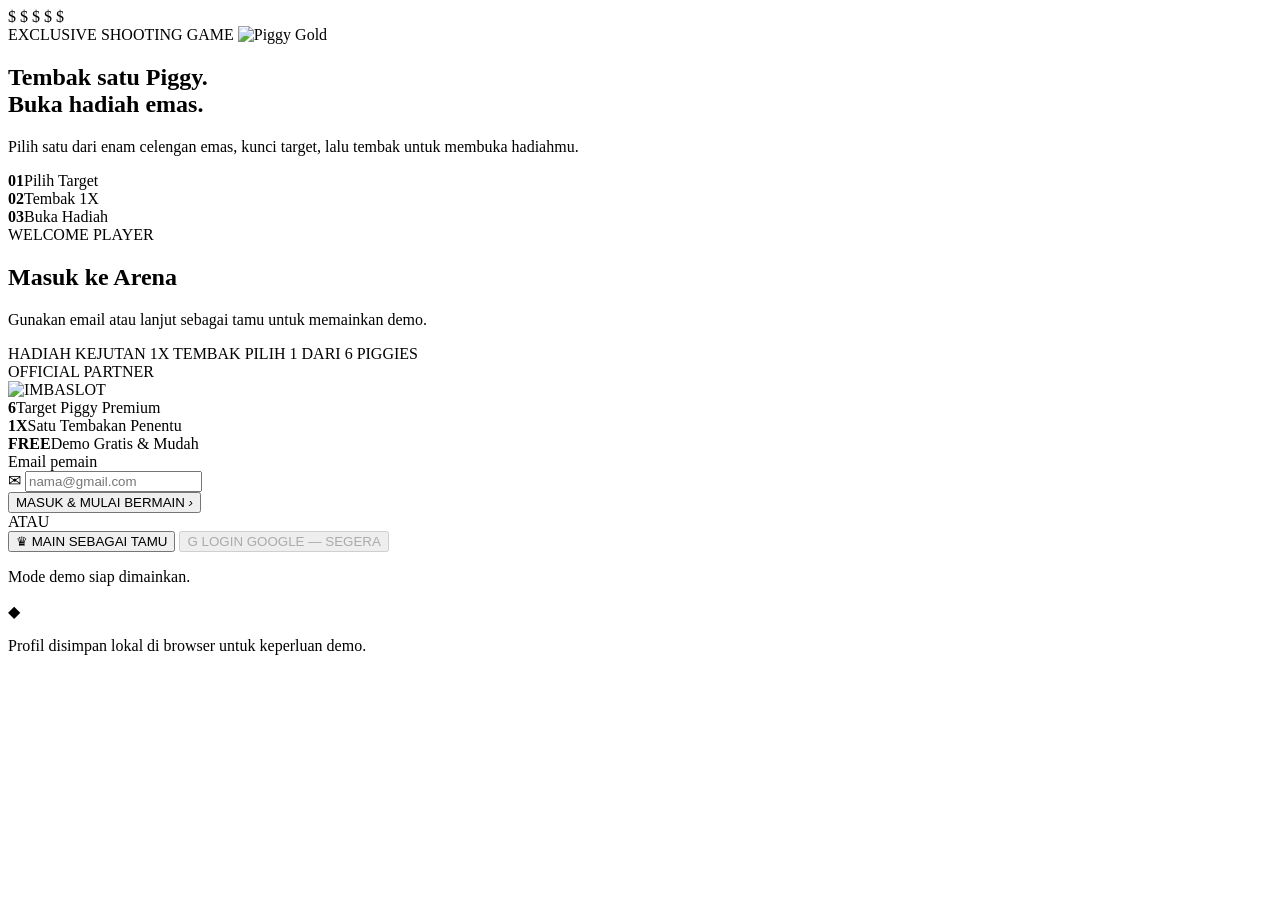
==== index.html @ 96f94c23 "Add files via upload" ====
<!doctype html>
<html lang="id">
<head>
  <meta charset="utf-8" />
  <meta name="viewport" content="width=device-width, initial-scale=1, viewport-fit=cover" />
  <meta name="theme-color" content="#650600" />
  <meta name="description" content="Piggy Gold Target — game tembak hadiah sederhana." />
  <title>Piggy Gold Target</title>
  <link rel="icon" href="assets/piggy-gold-logo.png" />
  <link rel="stylesheet" href="css/login.css?v=27" />
</head>
<body>
  <div class="luxury-bg" aria-hidden="true">
    <span class="glow glow-a"></span>
    <span class="glow glow-b"></span>
    <span class="coin coin-1">$</span>
    <span class="coin coin-2">$</span>
    <span class="coin coin-3">$</span>
    <span class="coin coin-4">$</span>
    <span class="coin coin-5">$</span>
    <span class="spark spark-1"></span>
    <span class="spark spark-2"></span>
    <span class="spark spark-3"></span>
  </div>

  <main class="login-shell">
    <section class="hero-panel" aria-label="Piggy Gold Target">
      <div class="hero-vignette"></div>
      <div class="hero-content">
        <span class="premium-badge">EXCLUSIVE SHOOTING GAME</span>
        <img class="hero-logo" src="assets/piggy-gold-logo.png" alt="Piggy Gold" />
        <h1>Tembak satu Piggy.<br /><span>Buka hadiah emas.</span></h1>
        <p>Pilih satu dari enam celengan emas, kunci target, lalu tembak untuk membuka hadiahmu.</p>

        <div class="hero-features" aria-label="Fitur permainan">
          <div><b>01</b><span>Pilih Target</span></div>
          <div><b>02</b><span>Tembak 1X</span></div>
          <div><b>03</b><span>Buka Hadiah</span></div>
        </div>
      </div>
    </section>

    <section class="login-card" aria-label="Form login">
      <div class="ornament ornament-top"></div>
      <div class="ornament ornament-bottom"></div>

      <div class="login-heading">
        <span class="small-title">WELCOME PLAYER</span>
        <h2>Masuk ke Arena</h2>
        <p>Gunakan email atau lanjut sebagai tamu untuk memainkan demo.</p>

        <div class="login-hook">
          <span class="hook-pill">HADIAH KEJUTAN</span>
          <span class="hook-pill">1X TEMBAK</span>
          <span class="hook-pill">PILIH 1 DARI 6 PIGGIES</span>
        </div>

        <div class="partner-brand" aria-label="Logo IMBASLOT">
          <span class="partner-label">OFFICIAL PARTNER</span>
          <div class="partner-logo-wrap">
            <img class="partner-logo" src="assets/imbaslot-logo.webp" alt="IMBASLOT" />
          </div>
        </div>

      <div class="player-attraction" aria-label="Keunggulan permainan">
        <div class="attraction-item"><b>6</b><span>Target Piggy Premium</span></div>
        <div class="attraction-item"><b>1X</b><span>Satu Tembakan Penentu</span></div>
        <div class="attraction-item"><b>FREE</b><span>Demo Gratis & Mudah</span></div>
      </div>

      <form id="loginForm" novalidate>
        <label for="emailInput">Email pemain</label>
        <div class="input-wrap">
          <span class="input-icon" aria-hidden="true">✉</span>
          <input id="emailInput" type="email" autocomplete="email" placeholder="nama@gmail.com" />
        </div>
        <button class="primary-button" type="submit">
          <span>MASUK &amp; MULAI BERMAIN</span>
          <i aria-hidden="true">›</i>
        </button>
      </form>

      <div class="separator"><span>ATAU</span></div>

      <button class="guest-button" id="guestBtn" type="button">
        <span class="guest-icon" aria-hidden="true">♛</span>
        MAIN SEBAGAI TAMU
      </button>

      <button class="google-button" id="googleBtn" type="button" disabled title="Aktif setelah konfigurasi Firebase diisi">
        <span class="google-mark">G</span>
        LOGIN GOOGLE — SEGERA
      </button>

      <div class="status-box">
        <span class="status-dot" aria-hidden="true"></span>
        <p class="status" id="statusText" role="status" aria-live="polite">Mode demo siap dimainkan.</p>
      </div>

      <div class="secure-note">
        <span aria-hidden="true">◆</span>
        <p>Profil disimpan lokal di browser untuk keperluan demo.</p>
      </div>
    </section>
  </main>

  <script src="js/login.js?v=27"></script>
</body>
</html>
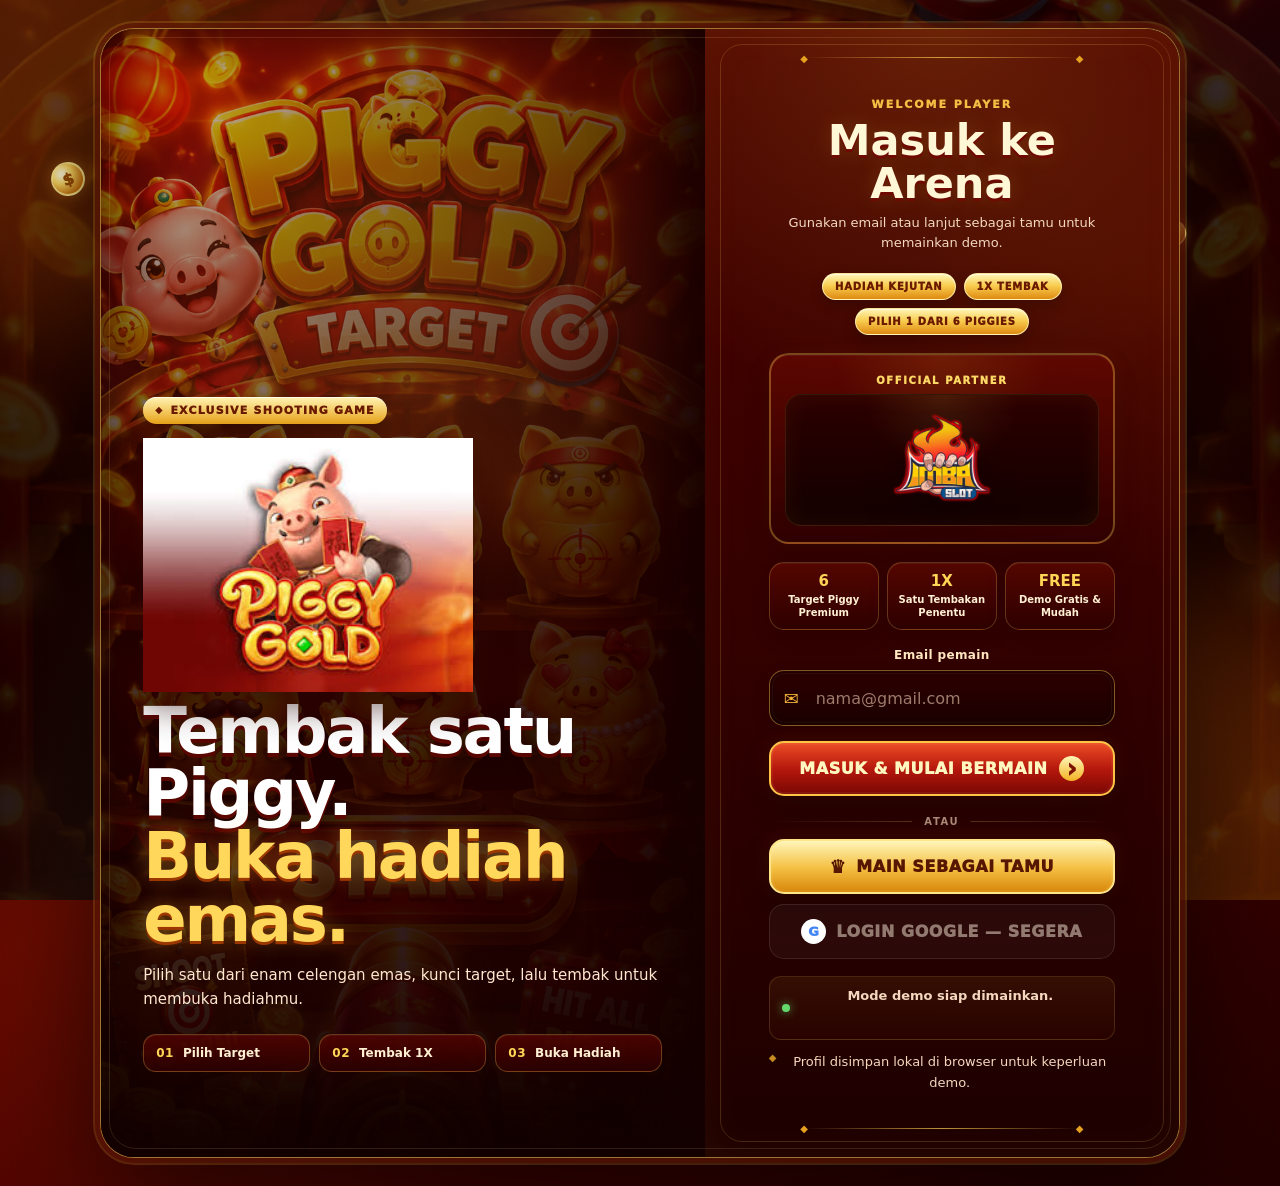
==== commit 25276e60: "Add files via upload" ====
--- a/index.html
+++ b/index.html
@@ -6,8 +6,8 @@
   <meta name="theme-color" content="#650600" />
   <meta name="description" content="Piggy Gold Target — game tembak hadiah sederhana." />
   <title>Piggy Gold Target</title>
-  <link rel="icon" href="assets/piggy-gold-logo.png" />
-  <link rel="stylesheet" href="css/login.css?v=27" />
+  <link rel="icon" href="piggy-gold-logo.png" />
+  <link rel="stylesheet" href="login.css?v=27" />
 </head>
 <body>
   <div class="luxury-bg" aria-hidden="true">
@@ -28,7 +28,7 @@
       <div class="hero-vignette"></div>
       <div class="hero-content">
         <span class="premium-badge">EXCLUSIVE SHOOTING GAME</span>
-        <img class="hero-logo" src="assets/piggy-gold-logo.png" alt="Piggy Gold" />
+        <img class="hero-logo" src="piggy-gold-logo.png" alt="Piggy Gold" />
         <h1>Tembak satu Piggy.<br /><span>Buka hadiah emas.</span></h1>
         <p>Pilih satu dari enam celengan emas, kunci target, lalu tembak untuk membuka hadiahmu.</p>
 
@@ -58,7 +58,7 @@
         <div class="partner-brand" aria-label="Logo IMBASLOT">
           <span class="partner-label">OFFICIAL PARTNER</span>
           <div class="partner-logo-wrap">
-            <img class="partner-logo" src="assets/imbaslot-logo.webp" alt="IMBASLOT" />
+            <img class="partner-logo" src="imbaslot-logo.webp" alt="IMBASLOT" />
           </div>
         </div>
 
@@ -104,6 +104,6 @@
     </section>
   </main>
 
-  <script src="js/login.js?v=27"></script>
+  <script src="login.js?v=27"></script>
 </body>
 </html>
--- a/login.css
+++ b/login.css
@@ -0,0 +1,660 @@
+:root {
+  font-family: Inter, ui-sans-serif, system-ui, -apple-system, BlinkMacSystemFont, "Segoe UI", sans-serif;
+  color-scheme: dark;
+  --gold-1: #fff2a4;
+  --gold-2: #ffd348;
+  --gold-3: #d77a05;
+  --red-1: #c82616;
+  --red-2: #7d0804;
+  --red-3: #360000;
+  --cream: #fff1c7;
+  --muted: #dbbca7;
+}
+
+* { box-sizing: border-box; }
+html, body { min-height: 100%; }
+body {
+  margin: 0;
+  min-height: 100svh;
+  display: grid;
+  place-items: center;
+  overflow-x: hidden;
+  padding: 28px;
+  color: #fff;
+  background:
+    radial-gradient(circle at 50% -10%, rgba(255,147,16,.22), transparent 34%),
+    radial-gradient(circle at 16% 76%, rgba(255,86,0,.15), transparent 28%),
+    linear-gradient(145deg, #160000 0%, #5c0500 46%, #220000 100%);
+}
+
+button, input { font: inherit; }
+button { -webkit-tap-highlight-color: transparent; touch-action: manipulation; }
+
+.luxury-bg {
+  position: fixed;
+  inset: 0;
+  overflow: hidden;
+  pointer-events: none;
+  background:
+    linear-gradient(rgba(30,0,0,.55), rgba(22,0,0,.78)),
+    url("start-screen.png") center/cover no-repeat;
+  filter: saturate(.95);
+}
+.luxury-bg::before {
+  content: "";
+  position: absolute;
+  inset: 0;
+  background:
+    linear-gradient(110deg, transparent 16%, rgba(255,223,134,.08) 31%, transparent 45%),
+    radial-gradient(circle at 50% 46%, transparent 0 24%, rgba(15,0,0,.6) 80%);
+  animation: backgroundSweep 8s ease-in-out infinite;
+}
+.glow {
+  position: absolute;
+  width: 38vw;
+  aspect-ratio: 1;
+  border-radius: 50%;
+  filter: blur(65px);
+  opacity: .25;
+  background: #ff6f00;
+  animation: glowBreath 4s ease-in-out infinite;
+}
+.glow-a { left: -12vw; top: -12vw; }
+.glow-b { right: -10vw; bottom: -14vw; animation-delay: -2s; }
+.coin {
+  position: absolute;
+  width: 34px;
+  aspect-ratio: 1;
+  display: grid;
+  place-items: center;
+  border-radius: 50%;
+  color: #9e4b00;
+  font-weight: 1000;
+  background: radial-gradient(circle at 34% 28%, #fff7c9 0 8%, #ffd75a 34%, #c96a00 78%);
+  border: 2px solid rgba(255,235,143,.85);
+  box-shadow: 0 0 18px rgba(255,178,39,.4);
+  animation: coinFloat 6s ease-in-out infinite;
+}
+.coin-1 { left: 4%; top: 18%; transform: rotate(-18deg); }
+.coin-2 { right: 7%; top: 24%; animation-delay: -1.4s; transform: rotate(20deg) scale(.78); }
+.coin-3 { left: 12%; bottom: 12%; animation-delay: -2.7s; transform: rotate(38deg) scale(1.15); }
+.coin-4 { right: 16%; bottom: 8%; animation-delay: -3.8s; transform: rotate(-27deg) scale(.88); }
+.coin-5 { left: 48%; top: 7%; animation-delay: -4.7s; transform: scale(.68); }
+.spark {
+  position: absolute;
+  width: 8px;
+  aspect-ratio: 1;
+  border-radius: 50%;
+  background: #fff0a4;
+  box-shadow: 0 0 18px #ffbd2f;
+  animation: sparkBlink 2.4s ease-in-out infinite;
+}
+.spark-1 { left: 18%; top: 38%; }
+.spark-2 { right: 21%; top: 62%; animation-delay: -.8s; }
+.spark-3 { left: 44%; bottom: 12%; animation-delay: -1.6s; }
+
+.login-shell {
+  position: relative;
+  z-index: 2;
+  width: min(1080px, 100%);
+  min-height: 650px;
+  display: grid;
+  grid-template-columns: 1.12fr .88fr;
+  overflow: hidden;
+  border: 1px solid rgba(255,211,95,.55);
+  border-radius: 34px;
+  background: rgba(33,0,0,.74);
+  box-shadow:
+    0 0 0 5px rgba(76,4,0,.58),
+    0 0 0 7px rgba(255,191,57,.17),
+    0 36px 120px rgba(0,0,0,.68),
+    inset 0 0 48px rgba(255,129,17,.06);
+  backdrop-filter: blur(18px);
+}
+.login-shell::before {
+  content: "";
+  position: absolute;
+  inset: 8px;
+  z-index: 5;
+  border: 1px solid rgba(255,219,121,.13);
+  border-radius: 27px;
+  pointer-events: none;
+}
+
+.hero-panel {
+  position: relative;
+  min-height: 650px;
+  overflow: hidden;
+  background:
+    linear-gradient(90deg, rgba(63,2,0,.18), rgba(31,0,0,.8)),
+    url("start-screen.png") center 18%/cover no-repeat;
+}
+.hero-panel::before {
+  content: "";
+  position: absolute;
+  inset: 0;
+  background:
+    linear-gradient(180deg, rgba(255,117,0,.05), rgba(31,0,0,.62) 55%, rgba(20,0,0,.93)),
+    radial-gradient(circle at 50% 30%, rgba(255,203,71,.16), transparent 38%);
+}
+.hero-vignette {
+  position: absolute;
+  inset: 0;
+  box-shadow: inset -40px 0 65px rgba(22,0,0,.72), inset 0 -70px 90px rgba(16,0,0,.82);
+}
+.hero-content {
+  position: absolute;
+  inset: auto 7% 7.5%;
+  z-index: 2;
+}
+.premium-badge {
+  display: inline-flex;
+  align-items: center;
+  gap: 7px;
+  padding: 7px 12px;
+  border-radius: 999px;
+  color: #6a1a00;
+  background: linear-gradient(180deg, #fff3b3, #eaa519);
+  box-shadow: inset 0 1px rgba(255,255,255,.7), 0 7px 18px rgba(0,0,0,.25);
+  font-size: 11px;
+  font-weight: 1000;
+  letter-spacing: .11em;
+}
+.premium-badge::before { content: "◆"; font-size: 9px; }
+.hero-logo {
+  display: block;
+  width: min(330px, 68%);
+  margin: 14px 0 4px;
+  filter: drop-shadow(0 14px 18px rgba(35,0,0,.62));
+}
+.hero-panel h1 {
+  margin: 8px 0 12px;
+  font-size: clamp(38px, 5vw, 64px);
+  line-height: .98;
+  letter-spacing: -.035em;
+  text-shadow: 0 4px 0 #5a0600, 0 12px 24px rgba(0,0,0,.45);
+}
+.hero-panel h1 span {
+  color: #ffd75a;
+  text-shadow: 0 3px 0 #9c3700, 0 0 22px rgba(255,191,47,.35);
+}
+.hero-panel p {
+  max-width: 580px;
+  margin: 0;
+  color: #ffe8cf;
+  font-size: 15px;
+  line-height: 1.65;
+}
+.hero-features {
+  display: grid;
+  grid-template-columns: repeat(3, 1fr);
+  gap: 9px;
+  margin-top: 22px;
+}
+.hero-features div {
+  min-width: 0;
+  padding: 11px 12px;
+  display: flex;
+  align-items: center;
+  gap: 9px;
+  border: 1px solid rgba(255,209,86,.28);
+  border-radius: 13px;
+  background: linear-gradient(180deg, rgba(92,4,0,.72), rgba(44,0,0,.82));
+  box-shadow: inset 0 1px rgba(255,255,255,.04);
+}
+.hero-features b {
+  color: #ffd656;
+  font-size: 12px;
+  letter-spacing: .04em;
+}
+.hero-features span {
+  overflow: hidden;
+  color: #fff0d3;
+  font-size: 12px;
+  font-weight: 850;
+  white-space: nowrap;
+  text-overflow: ellipsis;
+}
+
+.login-card {
+  position: relative;
+  padding: clamp(38px, 5vw, 64px);
+  display: flex;
+  flex-direction: column;
+  justify-content: center;
+  background:
+    radial-gradient(circle at 50% 0%, rgba(255,152,24,.1), transparent 36%),
+    linear-gradient(180deg, rgba(69,2,0,.96), rgba(31,0,0,.98));
+}
+.login-card::before {
+  content: "";
+  position: absolute;
+  inset: 15px;
+  border: 1px solid rgba(255,205,85,.18);
+  border-radius: 22px;
+  pointer-events: none;
+}
+.ornament {
+  position: absolute;
+  left: 50%;
+  width: 58%;
+  height: 1px;
+  transform: translateX(-50%);
+  background: linear-gradient(90deg, transparent, rgba(255,208,81,.7), transparent);
+}
+.ornament::before,
+.ornament::after {
+  content: "◆";
+  position: absolute;
+  top: 50%;
+  transform: translateY(-50%);
+  color: #e5a11f;
+  font-size: 10px;
+}
+.ornament::before { left: -4px; }
+.ornament::after { right: -4px; }
+.ornament-top { top: 28px; }
+.ornament-bottom { bottom: 28px; }
+.login-heading { position: relative; z-index: 1; text-align: center; }
+.small-title {
+  color: #f4bd43;
+  font-size: 11px;
+  font-weight: 1000;
+  letter-spacing: .18em;
+}
+.login-heading h2 {
+  margin: 7px 0 8px;
+  font-size: clamp(30px, 4vw, 43px);
+  line-height: 1;
+  color: #fff7d6;
+  text-shadow: 0 3px #6f0a03;
+}
+.login-heading p {
+  max-width: 380px;
+  margin: 0 auto 24px;
+  color: var(--muted);
+  font-size: 13px;
+  line-height: 1.55;
+}
+form, .separator, .guest-button, .google-button, .status-box, .secure-note { position: relative; z-index: 1; }
+label {
+  display: block;
+  margin: 0 0 8px;
+  color: #ffe7bf;
+  font-size: 12px;
+  font-weight: 900;
+  letter-spacing: .03em;
+}
+.input-wrap { position: relative; }
+.input-icon {
+  position: absolute;
+  left: 15px;
+  top: 50%;
+  z-index: 2;
+  transform: translateY(-50%);
+  color: #f2b43a;
+  font-size: 18px;
+}
+input {
+  width: 100%;
+  min-height: 56px;
+  padding: 0 16px 0 46px;
+  color: #fff8df;
+  border: 1px solid rgba(255,209,83,.43);
+  border-radius: 15px;
+  outline: none;
+  background: linear-gradient(180deg, rgba(44,0,0,.82), rgba(25,0,0,.92));
+  box-shadow: inset 0 2px 8px rgba(0,0,0,.28), 0 7px 18px rgba(0,0,0,.12);
+  transition: border-color .2s, box-shadow .2s, transform .2s;
+}
+input::placeholder { color: #9d7a6c; }
+input:focus {
+  border-color: #ffd65a;
+  box-shadow: 0 0 0 3px rgba(255,199,47,.14), inset 0 2px 8px rgba(0,0,0,.25);
+  transform: translateY(-1px);
+}
+.primary-button,
+.guest-button,
+.google-button {
+  width: 100%;
+  min-height: 55px;
+  border-radius: 15px;
+  font-weight: 1000;
+  letter-spacing: .035em;
+}
+.primary-button {
+  position: relative;
+  margin-top: 15px;
+  overflow: hidden;
+  display: flex;
+  align-items: center;
+  justify-content: center;
+  gap: 12px;
+  color: #fff7bf;
+  border: 2px solid #ffc446;
+  background: linear-gradient(180deg, #ec4c25 0%, #b4170c 52%, #7b0704 100%);
+  box-shadow: inset 0 0 0 3px rgba(89,2,0,.65), inset 0 2px rgba(255,255,255,.18), 0 13px 28px rgba(0,0,0,.32), 0 0 24px rgba(255,131,15,.10);
+  cursor: pointer;
+}
+.primary-button::before {
+  content: "";
+  position: absolute;
+  top: -30%;
+  left: -70%;
+  width: 42%;
+  height: 160%;
+  transform: rotate(20deg);
+  background: linear-gradient(90deg, transparent, rgba(255,255,255,.28), transparent);
+  animation: buttonShine 3.2s ease-in-out infinite;
+}
+.primary-button i {
+  width: 25px;
+  height: 25px;
+  display: grid;
+  place-items: center;
+  border-radius: 50%;
+  color: #7b1300;
+  background: linear-gradient(180deg, #fff5b8, #f3b323);
+  font-size: 24px;
+  font-style: normal;
+  line-height: 1;
+}
+.primary-button:hover { filter: brightness(1.08); transform: translateY(-1px); }
+.primary-button:active { transform: translateY(1px) scale(.995); }
+.primary-button.is-loading { pointer-events: none; filter: saturate(.7); }
+
+.separator {
+  display: grid;
+  grid-template-columns: 1fr auto 1fr;
+  align-items: center;
+  gap: 12px;
+  margin: 20px 0 4px;
+  color: #a98979;
+  font-size: 10px;
+  font-weight: 900;
+  letter-spacing: .16em;
+}
+.separator::before,
+.separator::after {
+  content: "";
+  height: 1px;
+  background: linear-gradient(90deg, transparent, rgba(255,215,111,.22));
+}
+.separator::after { transform: scaleX(-1); }
+.guest-button {
+  margin-top: 12px;
+  display: flex;
+  align-items: center;
+  justify-content: center;
+  gap: 10px;
+  color: #571600;
+  border: 2px solid #ffe58a;
+  background: linear-gradient(180deg, #fff5b9, #f5c145 52%, #d8870a 100%);
+  box-shadow: inset 0 1px rgba(255,255,255,.7), 0 10px 22px rgba(0,0,0,.23);
+  cursor: pointer;
+}
+.guest-button:hover { filter: brightness(1.04); transform: translateY(-1px); }
+.guest-icon { font-size: 18px; }
+.google-button {
+  margin-top: 10px;
+  display: flex;
+  align-items: center;
+  justify-content: center;
+  gap: 10px;
+  color: #927a70;
+  border: 1px solid rgba(255,255,255,.10);
+  background: rgba(255,255,255,.035);
+  cursor: not-allowed;
+}
+.google-mark {
+  width: 25px;
+  height: 25px;
+  display: grid;
+  place-items: center;
+  border-radius: 50%;
+  color: #4285f4;
+  background: #fff;
+  font-size: 13px;
+  font-weight: 1000;
+}
+.status-box {
+  min-height: 36px;
+  margin-top: 17px;
+  padding: 9px 12px;
+  display: flex;
+  align-items: center;
+  gap: 9px;
+  border: 1px solid rgba(255,211,91,.16);
+  border-radius: 12px;
+  background: rgba(255,184,35,.04);
+}
+.status-dot {
+  width: 8px;
+  aspect-ratio: 1;
+  flex: 0 0 auto;
+  border-radius: 50%;
+  background: #64d86d;
+  box-shadow: 0 0 10px rgba(100,216,109,.72);
+  animation: statusPulse 1.6s ease-in-out infinite;
+}
+.status {
+  margin: 0;
+  color: #f2d98a;
+  font-size: 11px;
+  font-weight: 800;
+}
+.secure-note {
+  margin-top: 12px;
+  display: flex;
+  justify-content: center;
+  gap: 8px;
+  color: #8f7269;
+  font-size: 10px;
+  text-align: center;
+}
+.secure-note p { margin: 0; }
+.secure-note span { color: #c88c21; }
+
+@keyframes backgroundSweep {
+  0%,18% { transform: translateX(-10%); opacity: .3; }
+  45% { transform: translateX(18%); opacity: .9; }
+  70%,100% { transform: translateX(18%); opacity: .3; }
+}
+@keyframes glowBreath { 50% { transform: scale(1.12); opacity: .36; } }
+@keyframes coinFloat { 50% { translate: 0 -15px; rotate: 18deg; } }
+@keyframes sparkBlink { 50% { opacity: .2; transform: scale(.55); } }
+@keyframes buttonShine {
+  0%,20% { left: -70%; }
+  58%,100% { left: 130%; }
+}
+@keyframes statusPulse { 50% { opacity: .45; transform: scale(.8); } }
+
+@media (max-width: 820px) {
+  body { padding: 0; place-items: stretch; }
+  .login-shell {
+    width: 100%;
+    min-height: 100svh;
+    display: block;
+    border: 0;
+    border-radius: 0;
+    box-shadow: none;
+  }
+  .login-shell::before { display: none; }
+  .hero-panel {
+    min-height: 43svh;
+    background-position: center 14%;
+  }
+  .hero-vignette { box-shadow: inset 0 -70px 80px rgba(25,0,0,.92); }
+  .hero-content { inset: auto 20px 20px; }
+  .premium-badge { font-size: 9px; }
+  .hero-logo { width: 185px; margin-top: 8px; }
+  .hero-panel h1 { margin: 4px 0 8px; font-size: 31px; }
+  .hero-panel p { display: none; }
+  .hero-features { margin-top: 14px; gap: 6px; }
+  .hero-features div { padding: 8px; justify-content: center; }
+  .hero-features b { display: none; }
+  .hero-features span { font-size: 10px; }
+  .login-card {
+    min-height: 57svh;
+    padding: 34px 22px 46px;
+  }
+  .ornament-top { top: 19px; }
+  .ornament-bottom { bottom: 19px; }
+  .login-heading h2 { font-size: 31px; }
+  .login-heading p { margin-bottom: 20px; }
+  .coin { opacity: .55; }
+}
+
+@media (max-width: 420px) {
+  .hero-panel { min-height: 40svh; }
+  .login-card { min-height: 60svh; }
+  .hero-panel h1 { font-size: 27px; }
+  .hero-features div { padding: 7px 5px; }
+  .hero-features span { font-size: 9px; }
+}
+
+@media (prefers-reduced-motion: reduce) {
+  *, *::before, *::after {
+    animation-duration: .01ms !important;
+    animation-iteration-count: 1 !important;
+    transition-duration: .01ms !important;
+  }
+}
+
+
+/* V26 IMBASLOT logo on login */
+.partner-brand {
+  margin: 18px auto 22px;
+  width: min(100%, 360px);
+  padding: 14px 14px 16px;
+  border-radius: 20px;
+  border: 1px solid rgba(255,208,84,.24);
+  background:
+    radial-gradient(circle at 50% 0%, rgba(255,183,43,.12), transparent 42%),
+    linear-gradient(180deg, rgba(100,8,0,.78), rgba(46,0,0,.88));
+  box-shadow: inset 0 1px rgba(255,255,255,.05), 0 12px 24px rgba(0,0,0,.18);
+}
+.partner-label {
+  display: inline-block;
+  margin-bottom: 8px;
+  color: #ffd966;
+  font-size: 10px;
+  font-weight: 1000;
+  letter-spacing: .16em;
+}
+.partner-logo-wrap {
+  display: grid;
+  place-items: center;
+  padding: 10px 12px;
+  border-radius: 16px;
+  background: linear-gradient(180deg, rgba(42,0,0,.96), rgba(18,0,0,.98));
+  border: 1px solid rgba(255,209,87,.12);
+  box-shadow: inset 0 0 24px rgba(255,132,11,.08);
+}
+.partner-logo {
+  width: min(100%, 230px);
+  max-height: 110px;
+  object-fit: contain;
+  display: block;
+  filter: drop-shadow(0 10px 18px rgba(0,0,0,.34));
+}
+@media (max-width: 860px) {
+  .partner-brand { width: min(100%, 420px); }
+  .partner-logo { max-height: 92px; }
+}
+
+
+/* V27 login richer luxury look */
+.login-card {
+  background:
+    radial-gradient(circle at 50% 0%, rgba(255,187,39,.16), transparent 34%),
+    radial-gradient(circle at 100% 24%, rgba(255,111,0,.09), transparent 28%),
+    linear-gradient(180deg, rgba(76,2,0,.98), rgba(29,0,0,.99));
+  box-shadow: inset 0 0 42px rgba(255,165,34,.06);
+}
+.login-heading h2 {
+  text-shadow: 0 3px #6f0a03, 0 0 22px rgba(255,191,62,.18);
+}
+.login-heading p {
+  color: #f5d8bf;
+}
+.login-hook {
+  display: flex;
+  flex-wrap: wrap;
+  justify-content: center;
+  gap: 8px;
+  margin: -4px auto 18px;
+}
+.hook-pill {
+  padding: 7px 12px;
+  border-radius: 999px;
+  color: #6b1a00;
+  font-size: 10px;
+  font-weight: 1000;
+  letter-spacing: .08em;
+  background: linear-gradient(180deg, #fff5b6 0%, #f8cb4d 48%, #de8a11 100%);
+  border: 1px solid rgba(255,247,185,.8);
+  box-shadow: inset 0 1px rgba(255,255,255,.55), 0 6px 14px rgba(0,0,0,.2);
+}
+.partner-brand {
+  margin: 18px auto 18px;
+  border: 2px solid rgba(255,208,84,.34);
+  box-shadow: inset 0 1px rgba(255,255,255,.05), 0 12px 24px rgba(0,0,0,.18), 0 0 22px rgba(255,177,35,.06);
+}
+.partner-logo-wrap {
+  background:
+    radial-gradient(circle at 50% 0%, rgba(255,206,81,.12), transparent 38%),
+    linear-gradient(180deg, rgba(42,0,0,.96), rgba(18,0,0,.98));
+}
+.player-attraction {
+  display: grid;
+  grid-template-columns: repeat(3, 1fr);
+  gap: 8px;
+  margin: 0 0 18px;
+  position: relative;
+  z-index: 1;
+}
+.attraction-item {
+  padding: 11px 8px 10px;
+  text-align: center;
+  border-radius: 15px;
+  border: 1px solid rgba(255,211,100,.24);
+  background: linear-gradient(180deg, rgba(94,8,0,.76), rgba(45,0,0,.86));
+  box-shadow: inset 0 1px rgba(255,255,255,.05), 0 8px 20px rgba(0,0,0,.12);
+}
+.attraction-item b {
+  display: block;
+  margin-bottom: 4px;
+  color: #ffd556;
+  font-size: 15px;
+  line-height: 1;
+}
+.attraction-item span {
+  display: block;
+  color: #fff0d3;
+  font-size: 10px;
+  font-weight: 800;
+  line-height: 1.3;
+}
+.primary-button, .guest-button {
+  box-shadow: inset 0 0 0 2px rgba(255,245,182,.06), 0 13px 28px rgba(0,0,0,.32), 0 0 24px rgba(255,131,15,.10);
+}
+.input-wrap::after {
+  content: "";
+  position: absolute;
+  inset: 3px;
+  border-radius: 13px;
+  border: 1px solid rgba(255,230,144,.05);
+  pointer-events: none;
+}
+.status-box {
+  background: linear-gradient(180deg, rgba(255,184,35,.08), rgba(83,19,0,.12));
+}
+@media (max-width: 820px) {
+  .login-hook { gap: 6px; margin-bottom: 14px; }
+  .hook-pill { padding: 6px 9px; font-size: 9px; }
+  .player-attraction { gap: 6px; margin-bottom: 14px; }
+  .attraction-item { padding: 9px 6px; border-radius: 12px; }
+  .attraction-item b { font-size: 13px; }
+  .attraction-item span { font-size: 9px; }
+}
